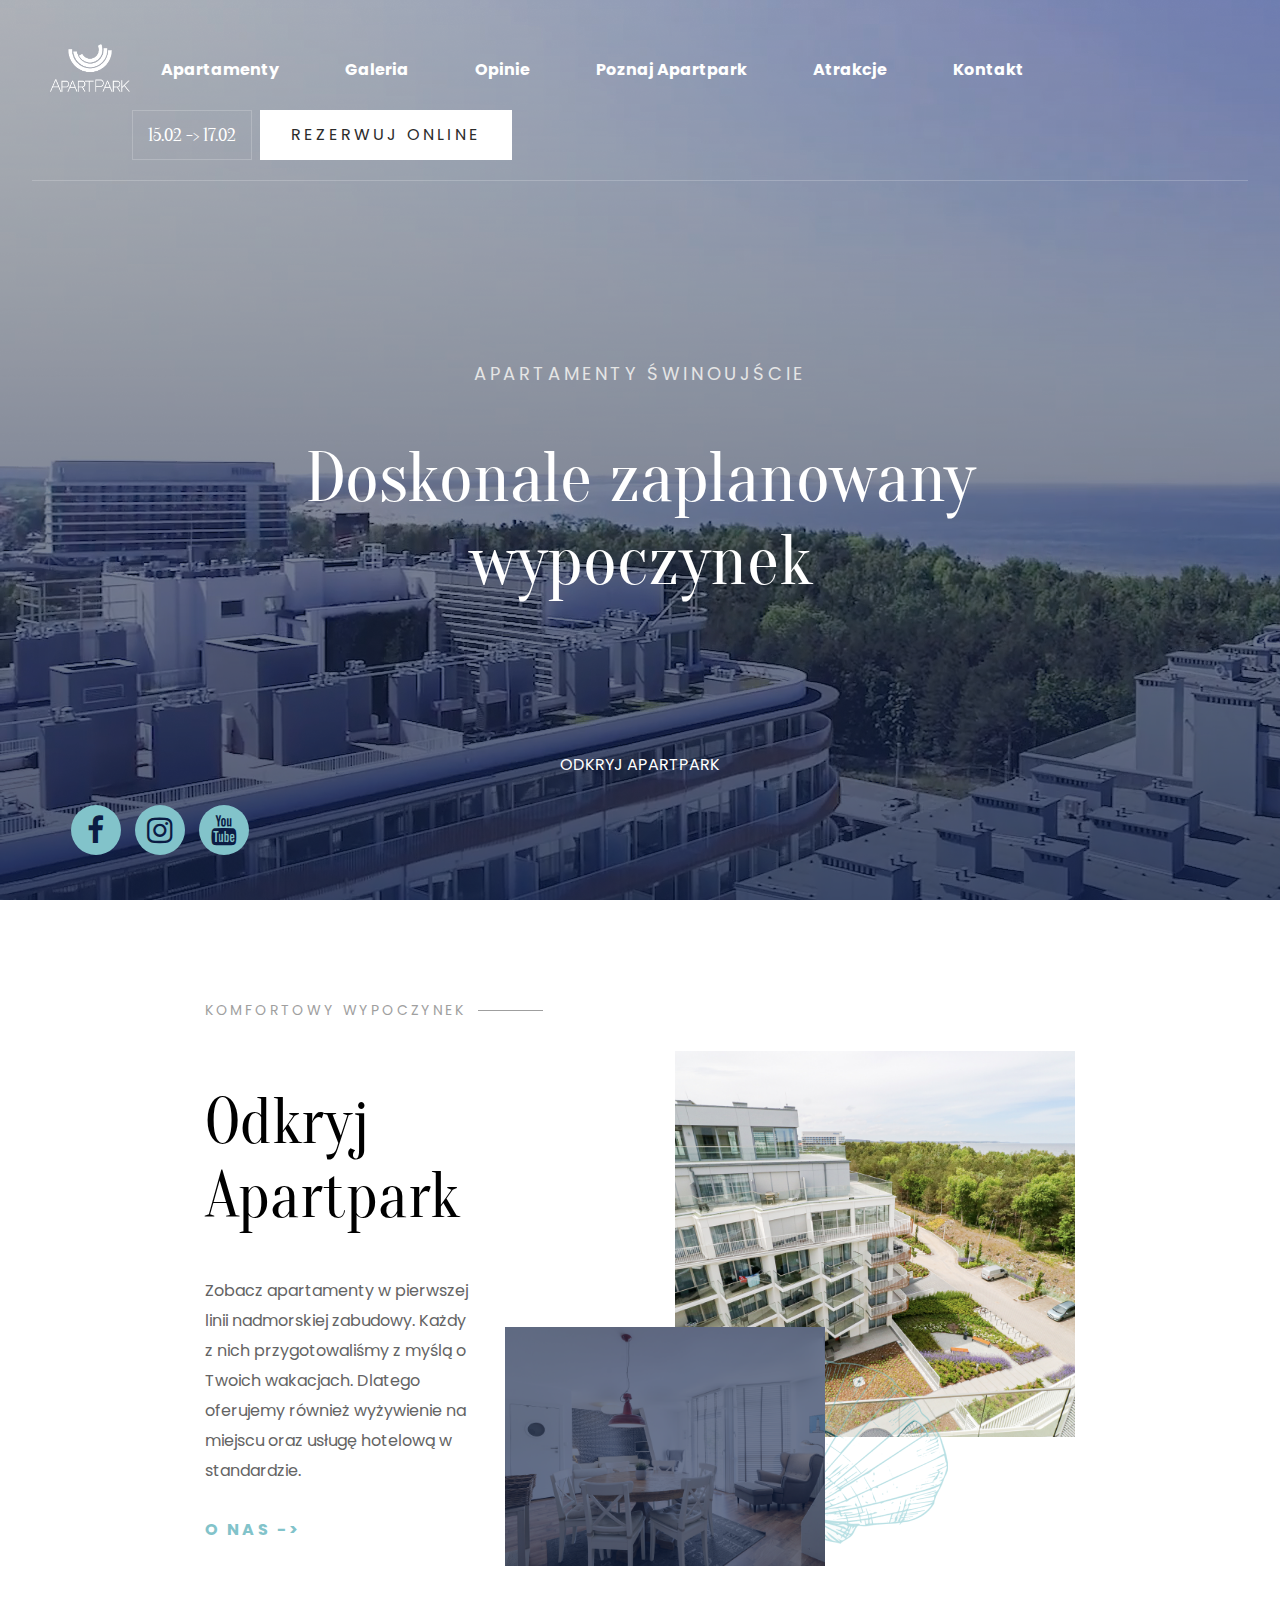
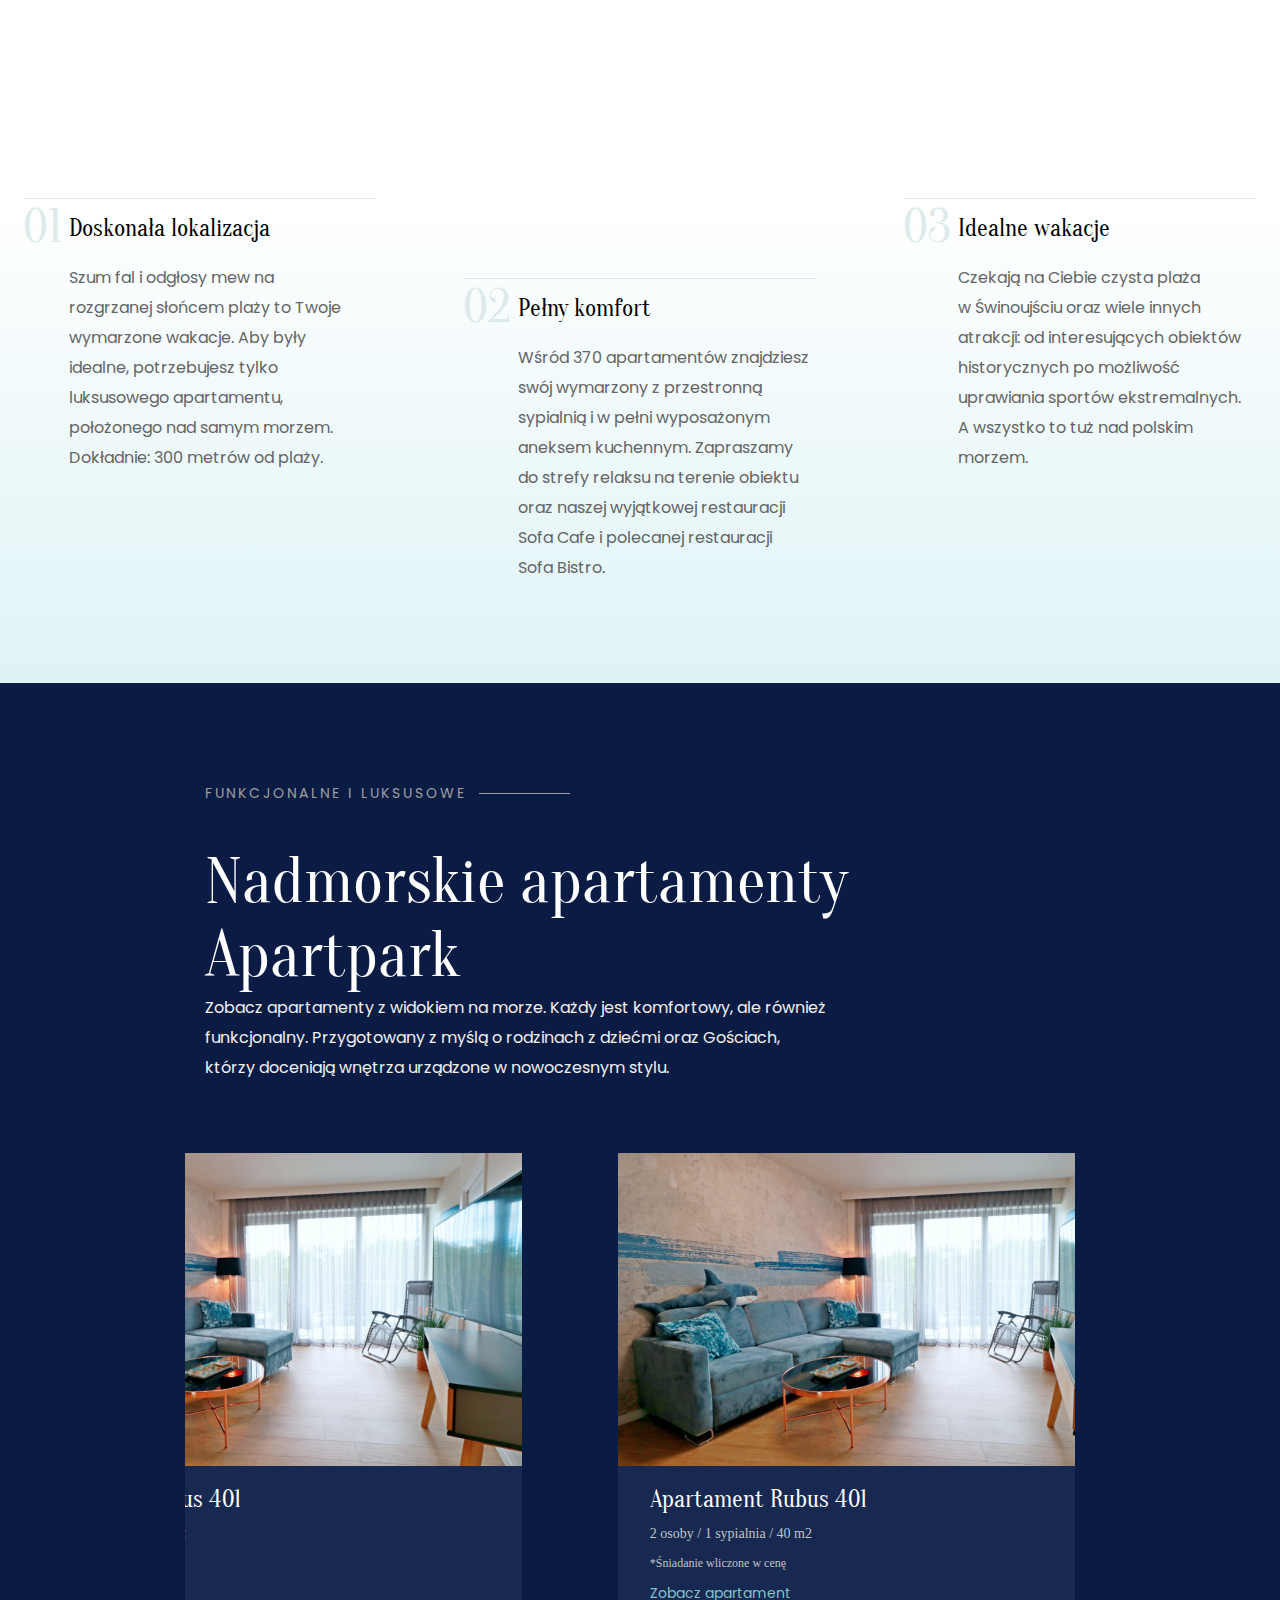
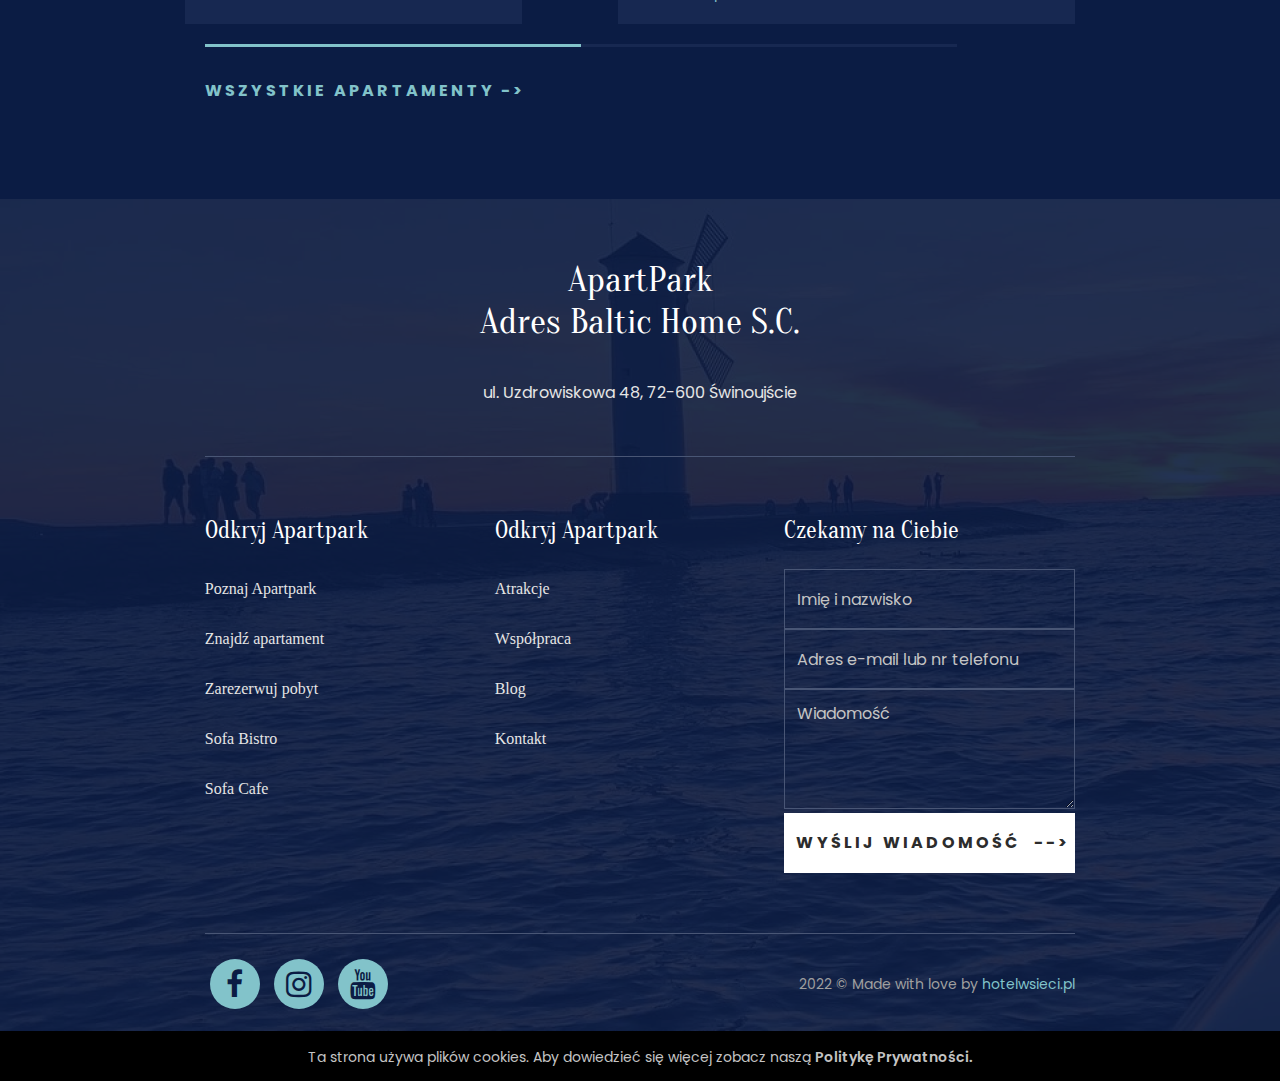
==== index.html @ 699ad898 "Add files via upload" ====
<!DOCTYPE html>
<html lang="en">
<head>
    <meta charset="UTF-8">
    <meta http-equiv="X-UA-Compatible" content="IE=edge">
    <meta name="viewport" content="width=device-width, initial-scale=1.0">
    <link rel="stylesheet" href="https://cdnjs.cloudflare.com/ajax/libs/font-awesome/4.7.0/css/font-awesome.min.css">
    <link rel="stylesheet" type="text/css" href="style.css">
    <link href='https://fonts.googleapis.com/css?family=Poppins' rel='stylesheet'>
    <link href='https://fonts.googleapis.com/css?family=Oranienbaum' rel='stylesheet'>
    <script src="script.js"></script>
    <title>Home</title>
</head>
<body>
    <div class="header-background">
            <nav class="navbar">
                <!---------------------- LOGO ----------------------->
                <div class="logo"><img src="/img/LOGO.png" alt=""></div>
                    <!------------- NAVIGATION MENUS -------------->
                    <ul class="nav-links">
                        <div class="menu">
                            <li><a href="/">Apartamenty</a></li>
                            <li><a href="/">Galeria</a></li>
                            <li><a href="#">Opinie</a></li>
                            <li><a href="#">Poznaj Apartpark</a></li>
                            <li><a href="#">Atrakcje</a></li>
                            <li><a href="#">Kontakt</a></li>   
                        </div>
                    </ul>
                <!---------------- BUTTONS MENUS ----------------->
                <div class="buttonsMenu">
                    <button class="navMenuButton1">15.02 -> 17.02</button>
                    <button class="navMenuButton2">Rezerwuj online</button>
                </div>
            </nav>
            <!------------------ BORDER ----------------->
            <div class="menuBorder"></div>
            <!----------------- HEADER TEXT ------------------>
            <div class="headerText">
                <div class="logo-mobile"><img src="/img/LOGO.png" alt=""></div>
                <h3>Apartamenty Świnoujście</h3>
                <h2>Doskonale zaplanowany</br> wypoczynek</h2>
                <div class="iconUnderTextHeader">
                    <h4>odkryj apartpark</h4>
                </div>               
            </div>
            <div class="headerSocialIcons">
                <a href="#" class="fa fa-facebook"></a>
                <a href="#" class="fa fa-instagram"></a>
                <a href="#" class="fa fa-youtube"></a>
            </div>
    </div>
<!----------------------SECTION-1------------------------->
    <div class="section-1">
        <div class="boxSection-1-1">
            <p>Komfortowy wypoczynek</p> <div class="boxSectionBorder-1"></div>
            <h3>Odkryj Apartpark</h3>
            <h4>Zobacz apartamenty w pierwszej linii nadmorskiej zabudowy.
                 Każdy z nich przygotowaliśmy z myślą o Twoich wakacjach.
                  Dlatego oferujemy również wyżywienie na miejscu oraz usługę
                   hotelową w standardzie.</h4>
            <a class="buttonSection-1" href="#"><p>O nas -></p></a>
        </div>
        <div class="boxSection-1-2">
            <div class="imgParent-1">
                <div class="imgSection-1-1"><img src="img/image15.png" alt=""></div>
                <div class="imgSection-1-2"><img src="img/image17.png" alt=""></div>
                <div class="imgSection-1-3"><img src="img/image16.png" alt=""></div>
            </div>
        </div>
    </div>
    <div class="textFlexSection-1">
        <div class="textFlexSection-1-1">
            <div class="textFlexSection-1-border">
                <div class="textFlexSection-1-0-left">
                    <h2>01</h2>
                </div>
                <div class="textFlexSection-1-0-right">
                    <h2>Doskonała lokalizacja</h2>
                    <p>Szum fal i odgłosy mew na</br> rozgrzanej słońcem plaży to Twoje</br> wymarzone wakacje.
                         Aby były</br> idealne, potrzebujesz tylko</br> luksusowego apartamentu,</br>
                          położonego nad samym morzem.</br> Dokładnie: 300 metrów od plaży.</p>
                </div>
            </div>

        </div>
        <div class="textFlexSection-1-2">
            <div class="textFlexSection-1-border">
                <div class="textFlexSection-1-0-left">
                    <h2>02</h2>
                </div>
                <div class="textFlexSection-1-0-right">
                    <h2>Pełny komfort</h2>
                    <p>Wśród 370 apartamentów znajdziesz</br> swój wymarzony z przestronną</br> sypialnią i w pełni
                         wyposażonym</br> aneksem kuchennym. Zapraszamy</br> do strefy relaksu na terenie obiektu</br> oraz naszej
                          wyjątkowej restauracji</br> Sofa Cafe i polecanej restauracji</br> Sofa Bistro.</p>
                </div>
            </div>
        </div>
        <div class="textFlexSection-1-3">
            <div class="textFlexSection-1-border">
                <div class="textFlexSection-1-0-left">
                    <h2>03</h2>
                </div>
                <div class="textFlexSection-1-0-right">
                    <h2>Idealne wakacje</h2>
                    <p>Czekają na Ciebie czysta plaża</br> w Świnoujściu oraz wiele innych</br> atrakcji: od interesujących obiektów</br>
                         historycznych po możliwość</br> uprawiania sportów ekstremalnych.</br> A wszystko to tuż nad polskim</br> morzem.</p>
                </div>
            </div>
        </div>
    </div>
<!---------------------SECTION-2-------------------------->
    <div class="section-2">
        <div class="section-2-margin">
            <div class="boxSection-2-1">
                <p>Funkcjonalne i luksusowe</p> <div class="boxSectionBorder-2"></div>
                <h2>Nadmorskie apartamenty Apartpark</h2>
                <h3>Zobacz apartamenty z widokiem na morze. Każdy jest komfortowy, ale również</br> funkcjonalny.
                     Przygotowany z myślą o rodzinach z dziećmi oraz Gościach,</br> którzy doceniają wnętrza urządzone
                      w nowoczesnym stylu.</h3>
            </div>
            <div class="section-2-carousel">
                <div class="row">
                    
                  <div class="container">
                    
                    <div class="slider">
                        <div class="slideDiv">
                            <img src="img/images1.png">
                            <div class="slideBackgoundBottom">
                                <div class="slideBottom">
                                    <h2>Apartament Rubus 401</h2>
                                    <h3>2 osoby / 1 sypialnia / 40 m2</h3>
                                    <h4>*Śniadanie wliczone w cenę</h4>
                                    <a href="#"><p>Zobacz apartament</p></a>
                                </div>
                            </div>
                        </div>
                        <div class="slideDiv">
                            <img src="img/images1.png">
                            <div class="slideBackgoundBottom">
                                <div class="slideBottom">
                                    <h2>Apartament Rubus 401</h2>
                                    <h3>2 osoby / 1 sypialnia / 40 m2</h3>
                                    <h4>*Śniadanie wliczone w cenę</h4>
                                    <a href="#"><p>Zobacz apartament</p></a>
                                </div>
                            </div>
                        </div>
                        <div class="slideDiv">
                            <img src="img/images1.png">
                            <div class="slideBackgoundBottom">
                                <div class="slideBottom">
                                    <h2>Apartament Rubus 401</h2>
                                    <h3>2 osoby / 1 sypialnia / 40 m2</h3>
                                    <h4>*Śniadanie wliczone w cenę</h4>
                                    <a href="#"><p>Zobacz apartament</p></a>
                                </div>
                            </div>
                        </div>
                        <div class="slideDiv">
                            <img src="img/images1.png">
                            <div class="slideBackgoundBottom">
                                <div class="slideBottom">
                                    <h2>Apartament Rubus 401</h2>
                                    <h3>2 osoby / 1 sypialnia / 40 m2</h3>
                                    <h4>*Śniadanie wliczone w cenę</h4>
                                    <a href="#"><p>Zobacz apartament</p></a>
                                </div>
                            </div>
                        </div>
                    </div>
                    <button class="handle left-handle">
                        <div class="text">&#8249;</div>
                      </button>
                    <button class="handle right-handle">
                      <div class="text">&#8250;</div>
                    </button>
                  </div>
                  <div class="header">
                    <div class="progress-bar"></div>
                </div>
                </div>
                <!----------------------------BRAK------------------------------------------->
            <a class="buttonSection-2" href="#"><p>Wszystkie Apartamenty -></p></a>
        </div>
    </div>
<!----------------------FOOTHER------------------------->
    <div class="foother">
        <div class="spaceFoother">
            <h1>ApartPark</br> Adres Baltic Home S.C.</h1>
            <h4>ul. Uzdrowiskowa 48, 72-600 Świnoujście</h4>
            <div class="footherBorder-1"></div>
                <div class="footherRow">
                    <div class="footherRow-1">
                        <h2>Odkryj Apartpark</h2>
                        <a href="">Poznaj Apartpark</a>
                        <a href="">Znajdź apartament</a>
                        <a href="">Zarezerwuj pobyt</a>
                        <a href="">Sofa Bistro</a>
                        <a href="">Sofa Cafe</a>
                    </div>
                    <div class="footherRow-2">
                        <h2>Odkryj Apartpark</h2>
                        <a href="">Atrakcje</a>
                        <a href="">Współpraca</a>
                        <a href="">Blog</a>
                        <a href="">Kontakt</a>
                    </div>
                    <div class="footherRow-3">
                        <h2>Czekamy na Ciebie</h2>
                        <div class="containerFormFoother">
                            <form action="">
                                <input type="text" id="fname" name="firstname" placeholder="Imię i nazwisko">
                                <input type="text" id="lname" name="lastname" placeholder="Adres e-mail lub nr telefonu">
                                <textarea id="subject" name="subject" placeholder="Wiadomość" style="height:120px"></textarea>
                                <input type="submit" value="Wyślij Wiadomość  -->">
                            </form>
                        </div>
                    </div>
                </div>
                <div class="footherBorder-1"></div>
                    <div class="footherBottomRow">
                        <div class="footherSocialIcons">
                            <a href="#" class="fa fa-facebook"></a>
                            <a href="#" class="fa fa-instagram"></a>
                            <a href="#" class="fa fa-youtube"></a>
                        </div>
                        <div class="footherInfoMode">
                            <p>2022 © Made with love by <a href="hotelwsieci.pl">hotelwsieci.pl</a></p>
                        </div>
                    </div>
                </div>
            </div>
        </div>
        <div class="footherBottomDiv">
            <p>Ta strona używa plików cookies. Aby dowiedzieć się więcej zobacz naszą <a href="">Politykę Prywatności.</a></p>
        </div>
    </div>

    <div class="foother-mobile">
        <div class="spaceFoother">
            <h1>ApartPark</br> Adres Baltic Home S.C.</h1>
            <h4>ul. Uzdrowiskowa 48, 72-600 Świnoujście</h4>
            <div class="footherSocialIcons">
                <a href="#" class="fa fa-facebook"></a>
                <a href="#" class="fa fa-instagram"></a>
                <a href="#" class="fa fa-youtube"></a>
            </div>
            <div class="footherBorder-1"></div>
                <div class="footherRow">
                    <div class="footherRow-1">
                        <a href="">Poznaj Apartpark</a>
                        <a href="">Znajdź apartament</a>
                        <a href="">Zarezerwuj pobyt</a>
                        <a href="">Sofa Bistro</a>
                        <a href="">Sofa Cafe</a>
                    </div>
                    <div class="footherRow-2">
                        <a href="">Atrakcje</a>
                        <a href="">Współpraca</a>
                        <a href="">Blog</a>
                        <a href="">Kontakt</a>
                    </div>
                </div>
                <div class="footherBorder-2"></div>
                <div class="footherRow-3">
                    <h2>Czekamy na Ciebie</h2>
                    <div class="containerFormFoother">
                        <form action="">
                            <input type="text" id="fname" name="firstname" placeholder="Imię i nazwisko">
                            <input type="text" id="lname" name="lastname" placeholder="Adres e-mail lub nr telefonu">
                            <textarea id="subject" name="subject" placeholder="Wiadomość" style="height:120px"></textarea>
                            <input type="submit" value="Wyślij Wiadomość  -->">
                        </form>
                    </div>
                </div>
                    <div class="footherBottomRow">  
                        <div class="footherInfoMode">
                            <p>2022 © Made with love by <a href="hotelwsieci.pl">hotelwsieci.pl</a></p>
                        </div>
                    </div>
                </div>
            </div>
        </div>
    </div>
    <div class="navbar-mobile">
        <a href="#home" class="active"><p>Kontakt</p><img src="/img/Call_Outgoing.png" alt=""></a>
        <a href="#home" class="active"> <p class="nav-mob-orange">Rezerwuj</p><img src="/img/Calendar_Check.png" alt=""></a>
        <a id="btnNav" type="button" class="active slide-menu__control"><p>Menu</p><img src="/img/Hamburger.png" alt=""></a>
    </div>
    <nav class="navR">
        <div class="nav__links">
            <div class="flagIcons">
                <button class="flag-1" style="background-image: url('img/flag1.png');"></button>
                <button class="flag-1" style="background-image: url('img/flag2.png');"></button>
                <button class="flag-1" style="background-image: url('img/flag3.png');"></button>
            </div>
            <a href="#" class="nav__link">
                Poznaj Apartpark
            </a>
            <a class="nav__link" href="#">
                Znajdź apartament
            </a>
            <a class="nav__link" href="#">
                Zarezerwuj pobyt
            </a>
            <a class="nav__link" href="#">
                Sofa Bistro
            </a>
            <a class="nav__link" href="#">
                Sofa Cafe
            </a>
            <a class="nav__link" href="#">
                Atrakcje
            </a>
            <a class="nav__link" href="#">
                Współpraca
            </a>
            <a class="nav__link" href="#">
                Blog 
            </a>
            <a class="nav__link" href="#">
                Kontakt
            </a>
            <div class="navMobileSocialIcons">
                <a href="#" class="fa fa-facebook"></a>
                <a href="#" class="fa fa-instagram"></a>
                <a href="#" class="fa fa-youtube"></a>
            </div>
        </div>
        <div class="nav__overlay"></div>
    </nav>
    <script>
               window.addEventListener("load", () => {
                document.body.classList.remove("preload");
            });
    
            document.addEventListener("DOMContentLoaded", () => {
                const nav = document.querySelector(".navR");
    
                document.querySelector("#btnNav").addEventListener("click", () => {
                    nav.classList.add("nav--open");
                });
    
                document.querySelector(".nav__overlay").addEventListener("click", () => {
                    nav.classList.remove("nav--open");
                });
            });
    </script>
</body>
</html>
---- style.css ----
* {
    margin: 0;
    padding: 0;
    box-sizing: border-box;
   }
   html,body{
    width: 100%;
    margin: 0px;
    padding: 0px;
    overflow-x: hidden; 
   }
   a {
    text-decoration: none;
   }
   li {
    list-style: none;
   }
/*------------------SECTION-HEADER----------------------*/
  .header-background{
    position: relative;
    width: 100%;
    height: 100vh;
    background-image: url(img/image9.png);
    
  }

  .navbar {
   display: flex;
   flex-direction: row;
   flex-wrap: wrap;
   justify-content: flex-start;
   align-items: center;
   align-content: flex-start;
   width: 100%;
   padding-top: 30px;
   }
   .nav-links a {
    color: #fff;
   }
   /* LOGO */
   .logo {
    font-size: 1.2vw;
    color: #fff;
    width: 4%;
    justify-content: none;
    margin-right: 50px;
    margin-left: 50px;
   }
   .logo img{
    width: 80px;
    
   }
   .logo-mobile{
     display: none;
   }
   /* NAVBAR MENU */
   .menu {
    display: flex;
    gap: 46px;
    font-family: 'Poppins';
font-style: normal;
font-weight: 700;
font-size: 16px;
line-height: 50px;
   }
   .menu li {
    padding: 15px 10px;
   }

  .navMenuButton1{
    background-color: transparent; 
    color: white;
    text-align: center;
    font-family: 'Oranienbaum';
font-style: normal;
font-weight: 400;
font-size: 18px;
line-height: 21px;
text-align: center;
    border: 1px solid rgba(255, 255, 255, 0.2);
    padding: 12px 15px;
    
  }
  .navMenuButton2{
    background-color: #fff; 
    text-align: center;
    font-family: 'Poppins';
font-style: normal;
font-weight: 400;
font-size: 16px;
line-height: 24px;
letter-spacing: 0.2em;
text-transform: uppercase;

color: #2C2C2C;
    border: 1px solid rgba(255, 255, 255, 0.2);
    padding: 12px 30px;
    margin-left: 8px;
  }
  .buttonsMenu{
    justify-content: flex-end;
    width: 40%;
    display: flex;
    flex-direction: row;
  }
 .menuBorder{
  border-bottom: 1px solid rgba(255, 255, 255, 0.2);
  width: 95%;
  display: block;
  margin: auto;
  margin-top: 20px;
 }
 .headerText{
  display: flex;
  flex-direction: column;
  flex-wrap: wrap;
  justify-content: center;
  align-items: center;
  align-content: center;
  height: 75vh;
  
 }
 .headerText h3{
  font-family: 'Poppins';
  font-style: normal;
  font-weight: 400;
  font-size: 18px;
  line-height: 27px;
  text-align: center;
  letter-spacing: 0.2em;
  text-transform: uppercase;
  color: #E5E5E5;
  margin-top: 100px;
 }
 .headerText h2{
  font-family: 'Oranienbaum';
  font-style: normal;
  font-weight: 400;
  font-size: 72px;
  line-height: 83px;
  text-align: center;
  color: #FFFFFF;
  width: 70%;
  margin-top: 50px;
 }
  
 .iconUnderTextHeader{
   margin-top: 150px;
 }
 .iconUnderTextHeader h4{
  font-family: 'Poppins';
  font-style: normal;
  font-weight: 400;
  font-size: 16px;
  line-height: 24px;
  text-align: center;
  text-transform: uppercase;
  color: #FFFFFF;
 }
 .fa {
  padding: 10px;
  font-size: 30px;
  width: 50px;
  text-align: center;
  text-decoration: none;
  margin: 5px;
  border-radius: 100%;
}
.fa-facebook {
  background: #82C3CA;
  color: #0B1C44;
}
.fa-instagram {
  background: #82C3CA;
  color: #0B1C44;
}
.fa-youtube {
  background: #82C3CA;
  color: #0B1C44;
}
.headerSocialIcons{
  margin-left: 2%;
  position: absolute;
  bottom: 40px;
  left: 40px;
}
/*------------------SECTION-1----------------------*/
.section-1{
  height: auto;
  background-color: #fff;
  display: flex;
  margin-left: 16%;
  margin-right: 16%;
  flex-direction: row;
}
.boxSection-1-1{
width: 50%;
}
.boxSection-1-2{
width: 50%;
justify-content: flex-end;
display: flex;
}
.boxSection-1-1 p{
font-family: 'Poppins';
font-style: normal;
font-weight: 400;
font-size: 14px;
line-height: 21px;
letter-spacing: 0.2em;
text-transform: uppercase;
color: #9F9F9F;
display: inline-flex;
margin-top: 100px;
}
.boxSectionBorder-1{
  border-top: 1px solid #9F9F9F;
  width: 65px;
  display: inline-flex;
  padding-top: 4px;
  margin-left: 8px;
}
.boxSection-1-1 h3{
  font-family: 'Oranienbaum';
font-style: normal;
font-weight: 400;
font-size: 64px;
line-height: 74px;
color: #000000;
margin-top: 65px;
margin-right: 65px;
}
.boxSection-1-1 h4{
  font-family: 'Poppins';
font-style: normal;
font-weight: 400;
font-size: 16px;
line-height: 30px;
color: #646464;
margin-top: 42px;
margin-right: 38%;
}
.buttonSection-1 p{
  font-family: 'Poppins';
font-style: normal;
font-weight: 700;
font-size: 16px;
line-height: 24px;
letter-spacing: 0.2em;
text-transform: uppercase;
color: #82C3CA;
  margin-top: 32px;
}

.imgSection-1-1{ 
  margin-top: 111px;
}
.imgSection-1-1 img{
  width: auto;
  z-index: 2;
}
.imgSection-1-2{
  height: auto;
}
.imgSection-1-2 img{
  width: auto;
  position: absolute;
  top: 467px;
  right: 333px;
  z-index: 1;
}
.imgSection-1-3 img{
  width: auto;
  position: absolute;
  top: 550px;
  right: 197px;
  z-index: 0;
}
.imgParent-1{
  position: relative; 
}
.textFlexSection-1{
  display: flex;
flex-direction: row;
flex-wrap: wrap;
justify-content: center;
align-items: flex-start;
align-content: flex-start;
margin-top: 256px;
padding-bottom: 100px;
background: linear-gradient(180deg, rgba(255, 255, 255, 0) 0%, rgba(190, 231, 236, 0.5) 100%);
}
.textFlexSection-1-border{
  width: 354px;
  border-top: 1px solid #DDEAEA;
  display: flex;
  flex-direction: row;
}

.textFlexSection-1-2{
  margin-left: 86px;
  margin-right: 86px;
  margin-top: 80px;
}
.textFlexSection-1-0-right h2{
  font-family: 'Oranienbaum';
  font-style: normal;
  font-weight: 400;
  font-size: 24px;
  line-height: 28px;
  color: #000000;
  margin-top: 16px;
  margin-bottom: 20px;
}
.textFlexSection-1-0-left h2{
  font-family: 'Oranienbaum';
  font-style: normal;
  font-weight: 400;
  font-size: 48px;
  line-height: 55px;
  color: #DDEAEA;
  width: 10%;
  height: auto;
  margin-right: 7px;
}
.textFlexSection-1-0-right p{
font-family: 'Poppins';
font-style: normal;
font-weight: 400;
font-size: 16px;
line-height: 30px;
/* or 188% */
color: #646464;
text-align: left;
margin: 0 auto;
}


/*------------------SECTION-2----------------------*/
.section-2{
  background: #0B1C44;

  height: auto;
}
.section-2-margin{
  margin-left: 16%;
  margin-right: 16%;
}
.boxSectionBorder-2{
  border-top: 1px solid #9F9F9F;
  width: 91px;
  display: inline-flex;
  padding-top: 4px;
  margin-left: 8px;
}
.boxSection-2-1 h2{
  font-family: 'Oranienbaum';
font-style: normal;
font-weight: 400;
font-size: 64px;
line-height: 74px;
color: #FFFFFF;
margin-top: 41px;
}
.boxSection-2-1 p{
  font-family: 'Poppins';
  font-style: normal;
  font-weight: 400;
  font-size: 14px;
  line-height: 21px;
  letter-spacing: 0.2em;
  text-transform: uppercase;
  color: #9F9F9F;
  display: inline-flex;
  margin-top: 100px;
  }
.boxSection-2-1 h3{
  font-family: 'Poppins';
font-style: normal;
font-weight: 400;
font-size: 16px;
line-height: 30px;
color: #F1F1F1;
}
.buttonSection-2 p{
  font-family: 'Poppins';
font-style: normal;
font-weight: 700;
font-size: 16px;
line-height: 24px;
letter-spacing: 0.2em;
text-transform: uppercase;
color: #82C3CA;
  margin-top: 32px;
  padding-bottom: 96px;
}
.section-2-carousel{
  height: auto;
  margin-top: 50px;
}
/*------------------CAROUSEL----------------------*/
*, *::after, *::before {
  box-sizing: border-box;
}

:root {
  --handle-size: 2rem;
  --img-gap: 1.25rem;
}
.container {
  display: flex;
  justify-content: center;
  overflow: hidden;
  margin-left: -20px;
}

.slider {
  --items-per-screen: 2;
  --slider-index: 0;
  display: flex;
  flex-grow: 1;
  margin: 0;
  transform: translateX(calc(var(--slider-index) * -100%));
  transition: transform 250ms ease-in-out;
}

.slider > .slideDiv {
  flex: 0 0 calc(100% / var(--items-per-screen));
  max-width: 70%;
  padding: var(--img-gap);
}

.handle {
  border: none;
  flex-grow: 0;
  flex-shrink: 0;
  background-color: transparent;
  z-index: 10;
  margin: var(--img-gap) 0;
  width: var(--handle-size);
  cursor: pointer;
  font-size: 5rem;
  display: flex;
  align-items: center;
  justify-content: center;
  color: white;
  line-height: 0;
  transition: background-color 150ms ease-in-out;
}

.left-handle {
  border-top-left-radius: 0;
  border-bottom-left-radius: 0;
}

.right-handle {
  border-top-right-radius: 0;
  border-bottom-right-radius: 0;
}

.handle:hover,
.handle:focus {
  background-color: transparent;
}

.text {
  transition: transform 150ms ease-in-out;
}

.handle:hover .text,
.handle:focus .text {
  transform: scale(1.2);
}

.header {
  display: flex;
  justify-content: space-between;
  padding: 0;
  align-items: center;
}

.title {
  font-size: 2rem;
  margin: 0;
}

.progress-bar {
  display: flex;
  gap: 0rem;
}

.progress-item {
  flex: 0 0 1.5rem;
  min-width: 29.5rem;
  height: .2rem;
  background-color: #172851;
}

.progress-item.active {
  background-color: #82C3CA;
}
.slideDiv{
  width: 313px;
}
.slideBackgoundBottom{
  width: 530px;
  background: #172851;
  padding-top: 20px;
  padding-bottom: 20px;
  margin-top: -4px;
}
.slideBottom{
  margin-left: 6%;
  margin-right: 6%;
}
.slideBottom h2{
  font-family: 'Oranienbaum';
font-style: normal;
font-weight: 400;
font-size: 24px;
line-height: 28px;
color: #FFFFFF;
}
.slideBottom h3{
  font-family: 'DM Sans';
font-style: normal;
font-weight: 400;
font-size: 14px;
line-height: 18px;
margin-top: 11px;
color: #C4C4C4;
}
.slideBottom h4{
  font-family: 'DM Sans';
font-style: normal;
font-weight: 400;
font-size: 12px;
line-height: 16px;
/* identical to box height */

margin-top: 12px;
color: #C4C4C4;
}
.slideBottom a p{
  font-family: 'Poppins';
font-style: normal;
font-weight: 400;
font-size: 14px;
line-height: 21px;
margin-top: 12px;
color: #82C3CA;
}
.slideDiv img{
  max-width: 100%;
}
.slideBackgoundBottom{
  max-width: 100%;
}

@media (max-width: 1000px) {
  .slider {
    --items-per-screen: 2;
  }
}

@media (max-width: 600px) {
  .slider {
    --items-per-screen: 1;
  }
}

/*------------------FOOTHER-----------------------*/




.foother{
  background-image: url(img/Rectangle17.png);
  width: 100%;
  height: 832px;
}
.footherBorder-1{
  border-top: 1px solid #495675;
}
.spaceFoother{
  margin-left: 16%;
  margin-right: 16%;
}
.spaceFoother h1{
  font-family: 'Oranienbaum';
  font-style: normal;
  font-weight: 400;
  font-size: 36px;
  line-height: 42px;
  text-align: center;
  color: #FFFFFF;
  padding-top: 60px;
}
.spaceFoother h4{
  font-family: 'Poppins';
font-style: normal;
font-weight: 400;
font-size: 16px;
line-height: 30px;
/* or 188% */
text-align: center;
padding-top: 35px;
color: #E5E5E5;
margin-bottom: 48px;
}
.footherRow{
  display: flex;
  flex-direction: row;
  margin-top: 60px;
}
.footherRow a{
  text-decoration:none;
  color: #E5E5E5;
  margin-bottom: 32px;
}
.footherRow-1{
  display: flex;
  flex-direction: column;
  width: 33.3%;
}
.footherRow-1 h2{
  font-family: 'Oranienbaum';
  font-style: normal;
  font-weight: 400;
  font-size: 24px;
  line-height: 28px;
  margin-bottom: 35px;
  color: #FFFFFF;
}
.footherRow-2{
  display: flex;
  flex-direction: column;
  width: 33.3%;
}
.footherRow-2 h2{
  font-family: 'Oranienbaum';
  font-style: normal;
  font-weight: 400;
  font-size: 24px;
  line-height: 28px;
  margin-bottom: 35px;
  color: #FFFFFF;
}
.footherRow-3{
  display: flex;
  flex-direction: column;
  width: 33.4%;
}
.footherRow-3 h2{
  font-family: 'Oranienbaum';
  font-style: normal;
  font-weight: 400;
  font-size: 24px;
  line-height: 28px;
  margin-bottom: 24px;
  color: #FFFFFF;
}
.containerFormFoother{
  display: flex;
  flex-direction: column;
}
input[type=text], select, textarea {
  width: 100%;
  height: 60px;
  padding: 12px;
  border: 1px solid #495675;
  resize: vertical;
  background-color: transparent;
  font-family: 'Poppins';
font-style: normal;
font-weight: 400;
font-size: 16px;
line-height: 24px;

}
input[type=text], select, textarea:focus {
  outline-width: 0;
}
input[type=submit] {
  padding: 12px;
  width: 100%;
  height: 60px;
  border: none;
  cursor: pointer;
  float: right;
  font-family: 'Poppins';
font-style: normal;
font-weight: 700;
font-size: 16px;
line-height: 24px;
letter-spacing: 0.2em;
text-transform: uppercase;
background-color: #fff;
color: #2C2C2C;
margin-bottom: 60px;
}
input[type=submit]:hover {
  background-color: #C4C4C4;
}
.footherBottomRow{
  display: flex;
  flex-direction: row;
}
.footherSocialIcons{
  margin-top: 20px;
  width: 50%;
}
.footherInfoMode{
  width: 50%;
  height: auto;
  text-align: right;
}
.footherInfoMode p{
  margin-top: 40px;
  width: 100%;
  font-family: 'Poppins';
font-style: normal;
font-weight: 400;
font-size: 14px;
line-height: 21px;
text-align: right;

color: #9F9F9F;
}
.footherInfoMode a{
  color: #82C3CA;
  text-decoration: none;
  font-family: 'Poppins';
font-style: normal;
font-weight: 400;
font-size: 14px;
line-height: 21px;
text-align: right;
}
.footherBottomDiv{
  background: #000000;
  padding-top: 16px;
  padding-bottom: 16px;
}
.footherBottomDiv p{
font-family: 'Poppins';
font-style: normal;
font-weight: 400;
font-size: 14px;
line-height: 21px;
text-align: center;

color: #C4C4C4;
}
.footherBottomDiv a{
  font-family: 'Poppins';
  font-style: normal;
  font-weight: 600;
  font-size: 14px;
  line-height: 21px;
  text-align: center;
  
  color: #C4C4C4;
  }
  .foother-mobile{
    visibility: hidden;
      clear: both;
      padding: 0px;
      margin: 0px;
      height: 0px;
      display:none; 
  }
  input, select, textarea{
    color: #C4C4C4;
  }
  input::placeholder, select::placeholder, textarea::placeholder{
    color: #C4C4C4;
  }







/*------------------STRONA STATYCZNA-----------------------*/






.header-static-background{
  position: relative;
  width: 100%;
  height: 409px;
  background: #0B1C44;
}
.staticHeaderText h1{
  font-family: 'Oranienbaum';
  font-style: normal;
  font-weight: 400;
  font-size: 72px;
  line-height: 83px;
  text-align: center;
  margin-top: 90px;
  color: #FFFFFF;
}
.staticHeaderText h2{
  font-family: 'Poppins';
font-style: normal;
font-weight: 400;
font-size: 12px;
line-height: 18px;
text-align: center;
letter-spacing: 0.2em;
text-transform: uppercase;
color: #E5E5E5;
margin-top: 37px;
}
.staticBackground{
  background: linear-gradient(180deg, rgba(255, 255, 255, 0) 0%, rgba(190, 231, 236, 0.5) 100%);
}
.staticMargin{
  margin-left: 28%;
  margin-right: 28%;
}
.staticTextDiv{
  margin-top: 100px;
}
.staticTextDiv h2{
  font-family: 'Oranienbaum';
font-style: normal;
font-weight: 400;
font-size: 64px;
line-height: 74px;
color: #000000;
}
.staticTextDiv p{
  font-family: 'Poppins';
font-style: normal;
font-weight: 400;
font-size: 16px;
line-height: 30px;
color: #646464;
}
.staticTextDiv h3{
  font-family: 'Oranienbaum';
font-style: normal;
font-weight: 400;
font-size: 48px;
line-height: 55px;
color: #000000;
}
.staticTextDivList li{
  margin-left: 25px;
  font-family: 'Poppins';
font-style: normal;
font-weight: 400;
font-size: 16px;
line-height: 30px;
color: #646464;
}
.staticTextDivList li:before {
  content: "";
  border: 5px #82C3CA solid !important;
  margin-top: 8px;
  margin-left: -20px;
  position: absolute;
}
.staticImgDiv img{
  margin-bottom: -4px;
  width: auto;
  max-width: 100%;
  
}
.staticImgDiv{
  display: block;
  height: auto;
  
}
.staticImgDesc{
  padding-top: 4px;
  padding-bottom: 4px;
  padding-left: 18px;
  background-color: #fff;
}
.staticImgDesc p{
  font-family: 'Poppins';
font-style: normal;
font-weight: 400;
font-size: 14px;
line-height: 30px;
color: #9F9F9F;
}
.staticTextDiv-2 p{
  font-family: 'Poppins';
font-style: normal;
font-weight: 400;
font-size: 16px;
line-height: 30px;
color: #646464;
}
.staticTextDiv-2{
  margin-top: 40px;
  padding-bottom: 116px;
}
.staticTextDiv h2{
  margin-bottom: 40px;
}
.staticTextDiv h3{
  margin-bottom: 40px;
  margin-top: 50px;
}
.staticTextDivList{
  margin-top: 40px;
}
.staticImgDiv{
  margin-top: 30px;
}


.mobile-bottom{
  height: 50px;
  max-width: 100%;
  position:fixed;
  bottom: 0;
  z-index: 1000;
  display: flex;
  background-color: #333;
}
.navbar-mobile{
  display: none;
}
.navR{
  display: none;
}













/*--------------NOTEBOOK---------------*/
@media only screen and (max-width: 1700px) {
  .imgSection-1-1 img{
    width: 400px;
  }
  .imgSection-1-2 img{
    width: 320px;
    top: 427px;
    right: 250px;
  }
  .imgSection-1-1{
    margin-top: 151px;
  }
  .imgSection-1-3 img{
    width: auto;
    position: absolute;
    top: 460px;
    right: 127px;
    z-index: 0;
  }
  .progress-item {
    min-width: 23.5rem;
  }
  .navbar-mobile{
    display: none;
  }
  
}


/*--------------MOBILE---------------*/
@media only screen and (max-width: 600px) {
  .navbar{
    visibility: hidden;
    clear: both;
  }
  .menuBorder{
    visibility: hidden;
    clear: both;
  }
  .headerText h3{
    font-family: 'Poppins';
font-style: normal;
font-weight: 400;
font-size: 14px;
line-height: 21px;
text-align: center;
letter-spacing: 0.2em;
text-transform: uppercase;
  }
  .headerText h2{
    font-family: 'Oranienbaum';
font-style: normal;
font-weight: 400;
font-size: 48px;
line-height: 55px;
text-align: center;
  }
  .iconUnderTextHeader h4{
    font-family: 'Poppins';
font-style: normal;
font-weight: 400;
font-size: 16px;
line-height: 24px;
text-align: center;
text-transform: uppercase;
  }
  .headerSocialIcons{
    visibility: hidden;
    clear: both;
  }
  .section-1{
    flex-direction: column;
    margin-left: 6%;
    margin-right: 6%;
  }
  .boxSection-1-1 {
    width: 100%;
}
.boxSection-1-1 p{
  font-family: 'Poppins';
font-style: normal;
font-weight: 400;
font-size: 14px;
line-height: 21px;
letter-spacing: 0.2em;
text-transform: uppercase;
}
.boxSectionBorder-1{
  width: 89px;
}
.boxSection-1-1 p{
  margin-top: 35px;
}
.boxSection-1-1 h3{
  font-family: 'Oranienbaum';
font-style: normal;
font-weight: 400;
font-size: 36px;
line-height: 42px;
margin-top: 27px;
}
.boxSection-1-1 h4{
  font-family: 'Poppins';
  font-style: normal;
  font-weight: 400;
  font-size: 16px;
  line-height: 30px;
margin-right: 4%;
margin-top: 22px;
}
.imgSection-1-1 img{
  width: 294px;
  height: 270px;
}
.boxSection-1-2{
  width: 100%;
}
.imgSection-1-2 img{
  width: 230px;
  height: 172px;
  top: 270px;
  right: 110px;
}
.imgSection-1-3 img{
  width: 108px;
  height: 144px;
  top: 280px;
  right: 0px;
}
.buttonSection-1 p{
  font-family: 'Poppins';
font-style: normal;
font-weight: 700;
font-size: 16px;
line-height: 24px;
letter-spacing: 0.2em;
text-transform: uppercase;
margin-left: 75px;
}
.imgSection-1-1{
  margin-top: 39px;
}
.textFlexSection-1{
  margin-top: 176px;
  padding-bottom: 30px;
}
.textFlexSection-1-2{
  margin-top: 30px;
  margin-bottom: 27px;
}
.textFlexSection-1-0-left{
  width: 18%;
}
.textFlexSection-1-0-left h2{
  margin-top: 26px;
}
.textFlexSection-1-0-right h2{
  margin-top: 38px;
}
.boxSection-2-1 p{
  font-family: 'Poppins';
font-style: normal;
font-weight: 400;
font-size: 14px;
line-height: 21px;
letter-spacing: 0.2em;
text-transform: uppercase;
}
.section-2-margin{
  margin-left: 6%;
    margin-right: 6%;
}
.boxSectionBorder-2{
  width: 73px;
}
.boxSection-2-1 h2{
  font-family: 'Oranienbaum';
font-style: normal;
font-weight: 400;
font-size: 36px;
line-height: 42px;
margin-top: 27px;
}
.boxSection-2-1 h3{
  font-family: 'Poppins';
font-style: normal;
font-weight: 400;
font-size: 16px;
line-height: 30px;
margin-top: 27px;
}
.buttonSection-2 p{
  font-family: 'Poppins';
font-style: normal;
font-weight: 700;
font-size: 16px;
line-height: 24px;
letter-spacing: 0.2em;
text-transform: uppercase;
margin-top: 52px;
padding-bottom: 56px;
}
.foother{
  visibility: hidden;
    clear:both;
    padding: 0;
    margin: 0;
    height: 0;
}
.footherBottomDiv{
  visibility: hidden;
    clear: both;
    padding: 0px;
    margin: 0px;
    height: 0px;
    
}
.footherBottomDiv p{
  
}
.spaceFoother{
  margin-left: 6%;
  margin-right: 6%;
}
.foother-mobile{
  visibility:visible;
  background-color: #0B1C44;
  height: auto;
  display: block;
}
.footherSocialIcons {
  margin-top: 0px;
  width: 100%;
  display: flex;
flex-direction: row;
flex-wrap: wrap;
justify-content: center;
align-items: flex-start;
align-content: flex-start;
}
 .fa +  .fa {
  margin-left: 20px;
}
.spaceFoother h1{
  font-family: 'Oranienbaum';
font-style: normal;
font-weight: 400;
font-size: 36px;
line-height: 42px;
text-align: center;
}
.foother-mobile .spaceFoother h1{
  padding-top: 149px;
}
.spaceFoother h4{
  font-family: 'Poppins';
font-style: normal;
font-weight: 400;
font-size: 16px;
line-height: 30px;
text-align: center;
padding-top: 28px;
margin-bottom: 30px;
}
.footherBorder-1{
  margin-top: 30px;
}
.footherRow-1{
  width: 60%;
}
.footherRow-2{
  width: 40%;
  margin-left: 20%;
}
.footherRow{
  font-family: 'Poppins';
  font-style: normal;
  font-weight: 400;
  font-size: 16px;
  line-height: 50px;
}
.footherRow a{
  margin-bottom: 0px;
}
.footherRow-3{
  width: 100%;
}
.footherRow-3 h2{
  font-family: 'Oranienbaum';
font-style: normal;
font-weight: 400;
font-size: 36px;
line-height: 42px;
text-align: center;
margin-top: 22px;
}
.footherBorder-2 {
  margin-top: 16px;
  border-top: 1px solid #495675;
}
.footherRow{
  margin-top: 16px;
}
.footherInfoMode{
  width: 100%;
  font-family: 'Poppins';
font-style: normal;
font-weight: 400;
font-size: 14px;
line-height: 21px;
text-align: center;
}
.footherInfoMode p{
  text-align: center;
  margin-bottom: 30px;
  margin-top: 30px;
  padding-bottom: 70px;
}
input[type=submit]{
  margin-bottom: 0px;
  margin-top: 10px;
}
.progress-bar{
  display: none;
}
.slideDiv{
  width: 80px;
}
.slideBottom h2{
  font-family: 'Oranienbaum';
font-style: normal;
font-weight: 400;
font-size: 16px;
line-height: 28px;
}
.slideBottom h3{
  font-family: 'DM Sans';
  font-style: normal;
  font-weight: 400;
  font-size: 12px;
  line-height: 18px;
  
}
.slideBottom h4{

  font-family: 'DM Sans';
  font-style: normal;
  font-weight: 400;
  font-size: 12px;
  line-height: 16px;
}
.slideBottom a p{
  font-family: 'Poppins';
  font-style: normal;
  font-weight: 400;
  font-size: 12px;
  line-height: 21px;
}
/*--------------MOBILE-STATYCZNA-1-------------*/
.header-static-background{
  height: auto;
}
.staticHeaderText h1{
  padding-top: 147px;
  margin-top: 0px;
  font-family: 'Oranienbaum';
font-style: normal;
font-weight: 400;
font-size: 36px;
line-height: 42px;
text-align: center;
}
.navbar{
  display: none;
}
.menuBorder{
  display: none;
}
.staticHeaderText h2{
  font-family: 'Poppins';
font-style: normal;
font-weight: 400;
font-size: 12px;
line-height: 18px;
text-align: center;
letter-spacing: 0.2em;
text-transform: uppercase;
margin-top: 35px;
padding-bottom: 31px;
}
.staticMargin{
  margin-left: 8%;
  margin-right: 8%;
}
.staticTextDiv h2{
  font-family: 'Oranienbaum';
font-style: normal;
font-weight: 400;
font-size: 36px;
line-height: 42px;
margin-bottom: 20px;
}
.staticTextDiv {
  margin-top: 33px;
}
.staticTextDiv h3{
  font-family: 'Oranienbaum';
  font-style: normal;
  font-weight: 400;
  font-size: 36px;
  line-height: 42px;
}









/*--------------MOBILE-NAV-------------*/
.navbar-mobile {
  display: flex;
  overflow: hidden;
  background: #FFFFFF;
box-shadow: 0px 0px 100px rgba(0, 0, 0, 0.1);
  position: fixed;
  bottom: 0;
  width: 100%;
  height: 8%;
}
.logo-mobile{
  display:contents;
}
.logo-mobile img{
  width: 135px;
}
.navbar-mobile a {
  width: 33.3%;
  display: flex;
flex-direction: row;
flex-wrap: wrap;
justify-content: center;
align-items: center;
align-content: center;
font-family: 'Poppins';
font-style: normal;
font-weight: 400;
font-size: 14px;
line-height: 21px;
/* identical to box height */
border-right: 1px solid #EEEDED;;
margin: 0;
color: #646464;
box-shadow: 0px 0px 100px rgba(0, 0, 0, 0.1);
}
.navbar-mobile a p{
  margin-left: 12px;
  margin-right: 4px;
}
.nav-mob-orange{
  color: #D99700 !important;
}

.navbar-mobile a:hover {
  background: #fff !important;
  box-shadow: none !important;
}



























.nav__links {
  position: fixed;
  top: 0;
  right: 0;
  z-index: 2;
  height: 92%;
  width: 85%;
  background: #ffffff;
  transform: translateX(100%);
  transition: transform 0.3s;
}

.nav--open .nav__links {
  transform: translateX(0);

}

.nav__link {
  display: flex;
  font-family: 'Poppins';
font-style: normal;
font-weight: 400;
font-size: 18px;
line-height: 50px;
  background: transform 0.2s;
  margin-left: 10%;
  margin-right: 10%;
  color: #0B1C44;
}

.nav__link > i {
  margin-right: 15px;
}


.nav__link--active,
.nav__link:hover {
  background: #eeee;
}

.nav__overlay {
  position: fixed;
  top: 0;
  left: 0;
  width: 100vw;
  height: 100vh;
  visibility: hidden;
  opacity: 0;
}

.nav--open .nav__overlay {
  visibility: visible;
  opacity: 1;
}
.navR{
  display:contents;
}
.flag-1{
  background-image: url("img/flag1.png");
  width: 50px;
  height: 50px;
  border: none;
  background-color: transparent;
}
.flagIcons {
  margin-top: 52px;
  margin-bottom: 30px;
  width: 100%;
  display: flex;
flex-direction: row;
flex-wrap: wrap;
margin-left: 10%;
  margin-right: 10%;
align-items: flex-start;
align-content: flex-start;
}
 .flag-1 +  .flag-1 {
  margin-left: 20px;
}
.navMobileSocialIcons {
  margin-top: 35px;
  width: 100%;
  display: flex;
flex-direction: row;
flex-wrap: wrap;

align-items: flex-start;
align-content: flex-start;
margin-left: 8.5%;

}

}
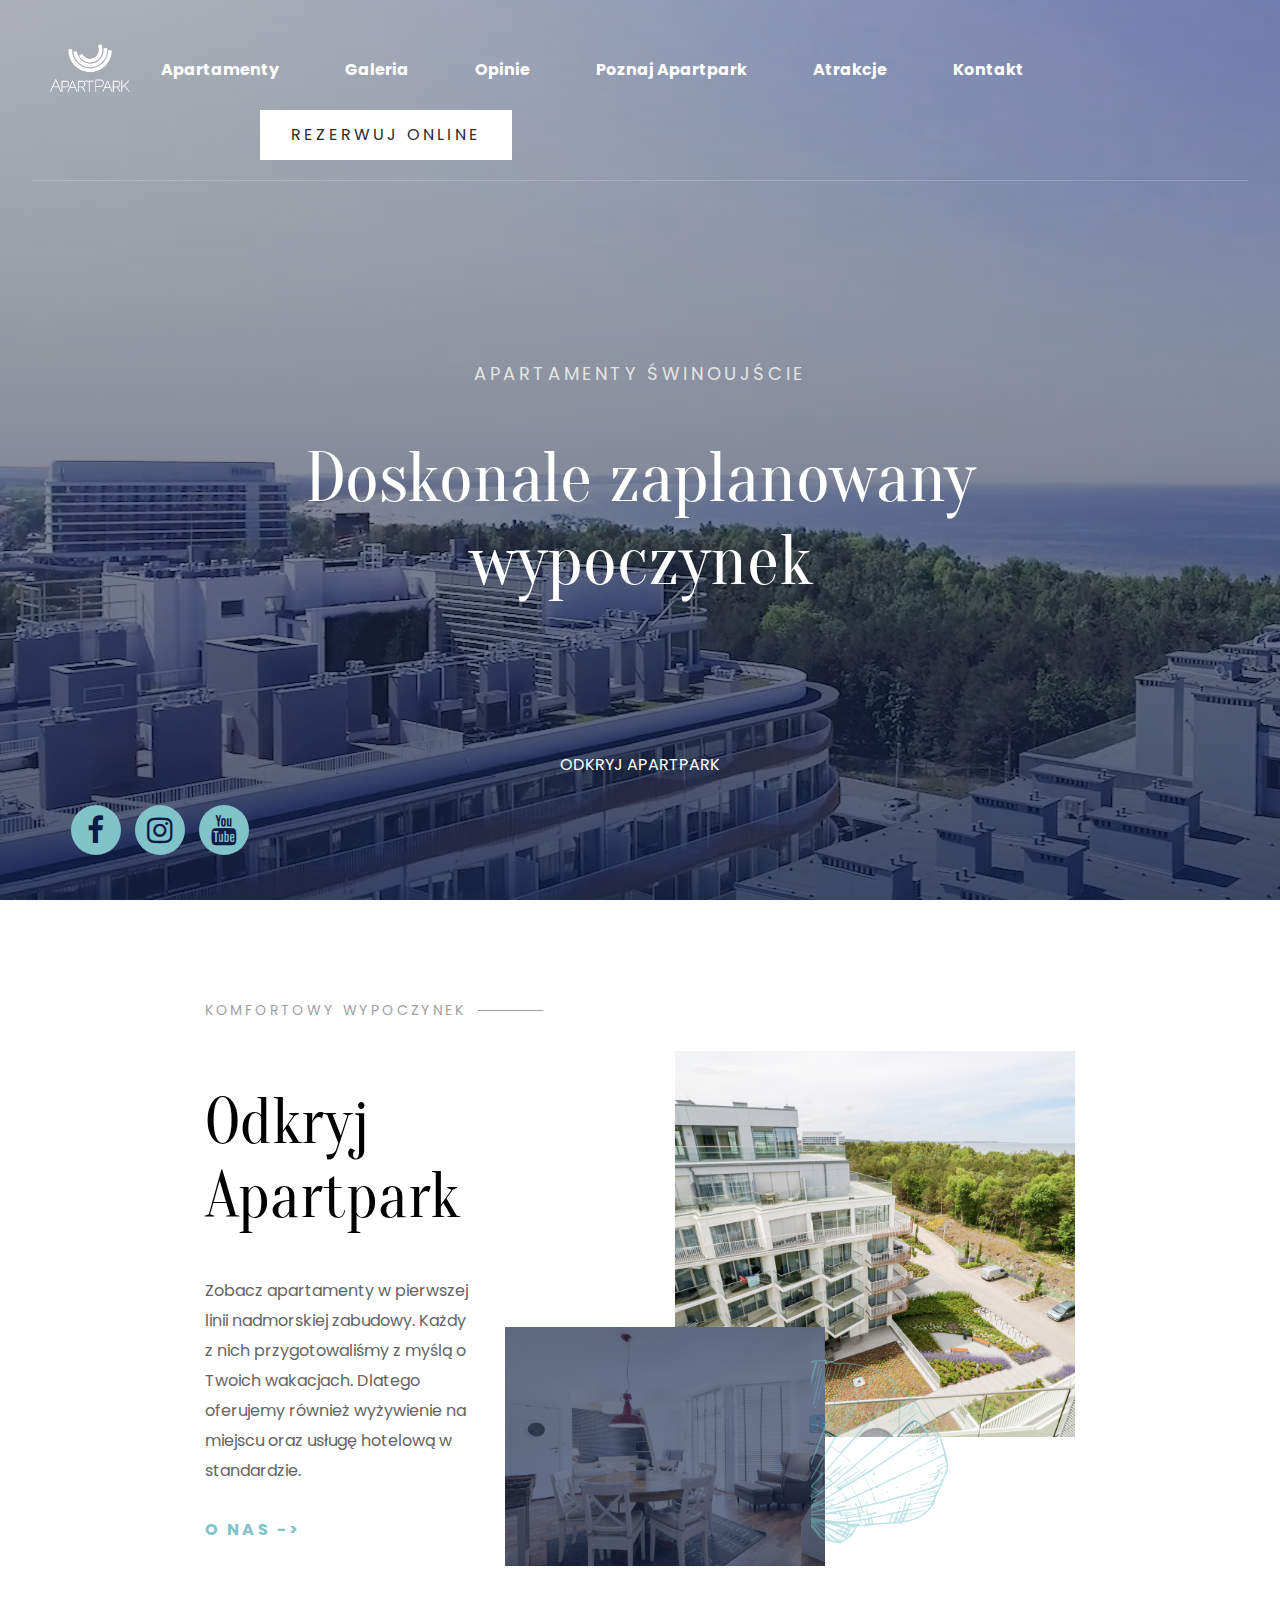
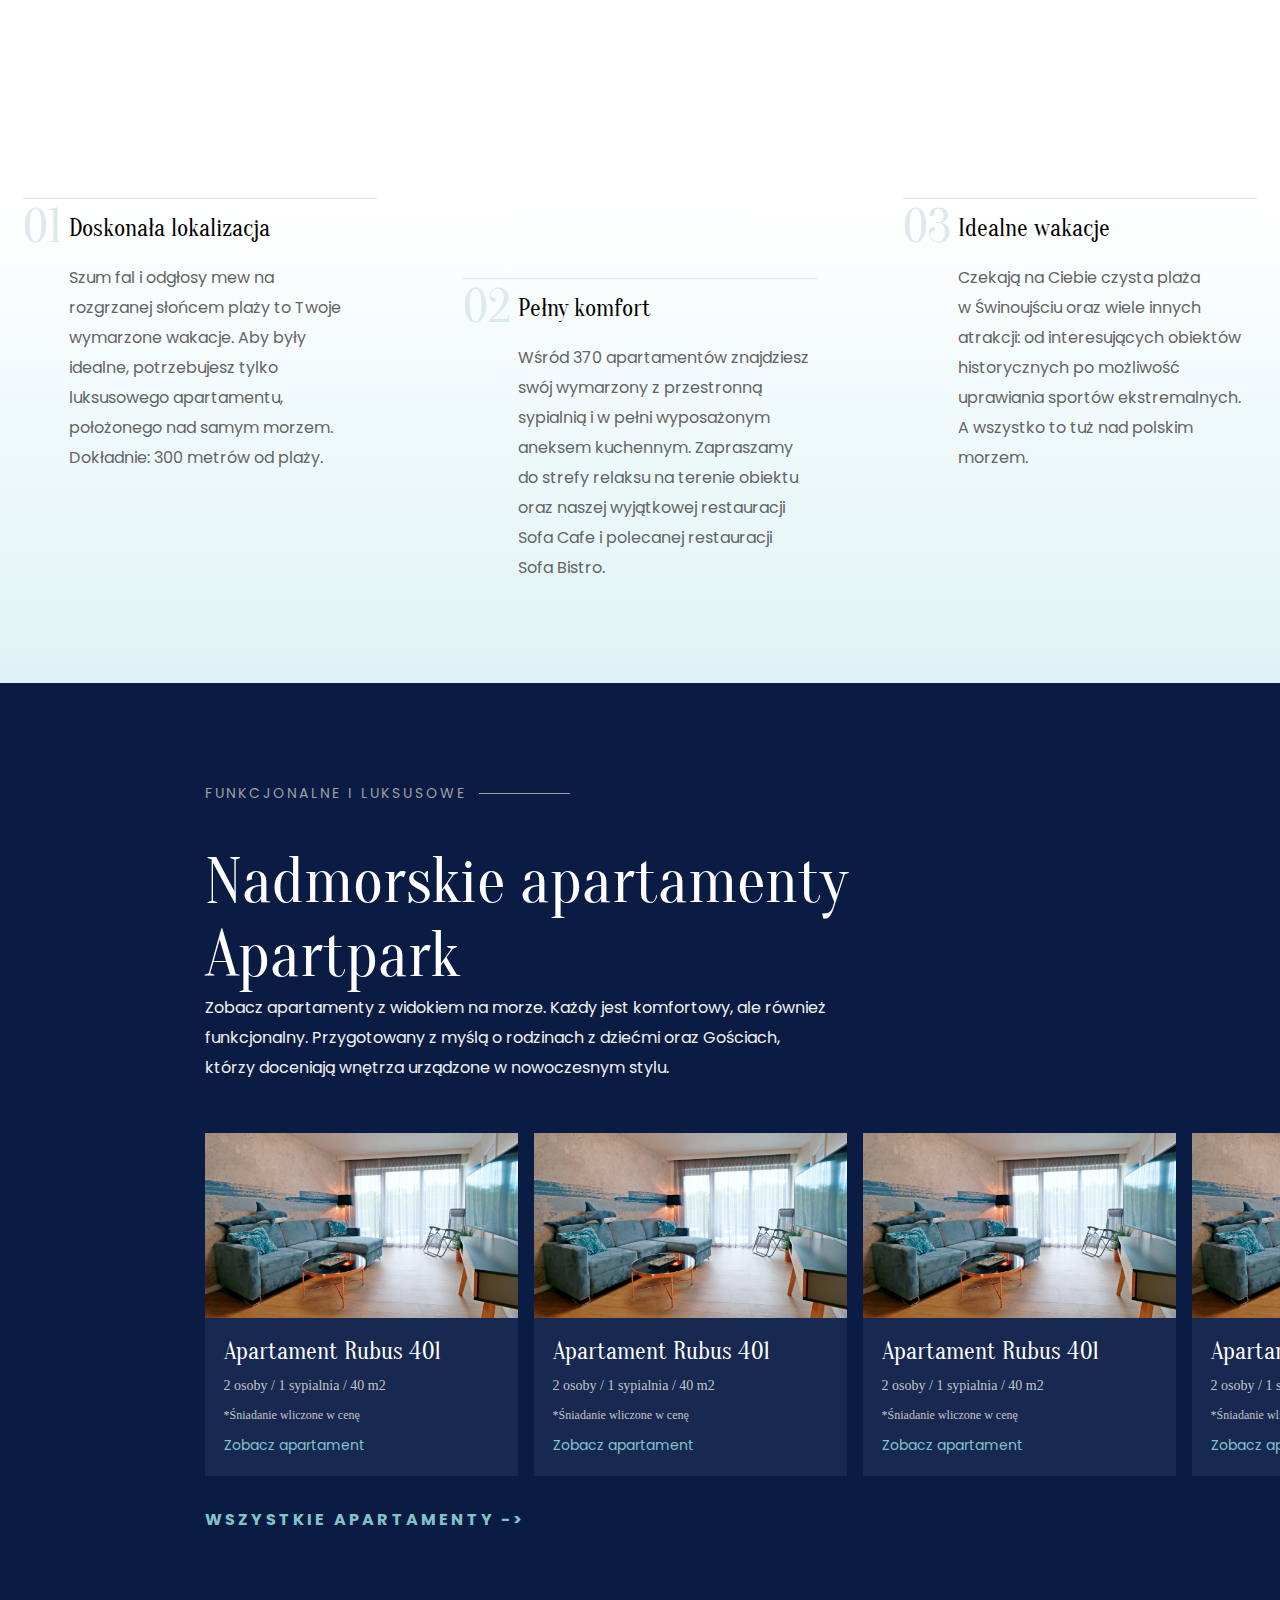
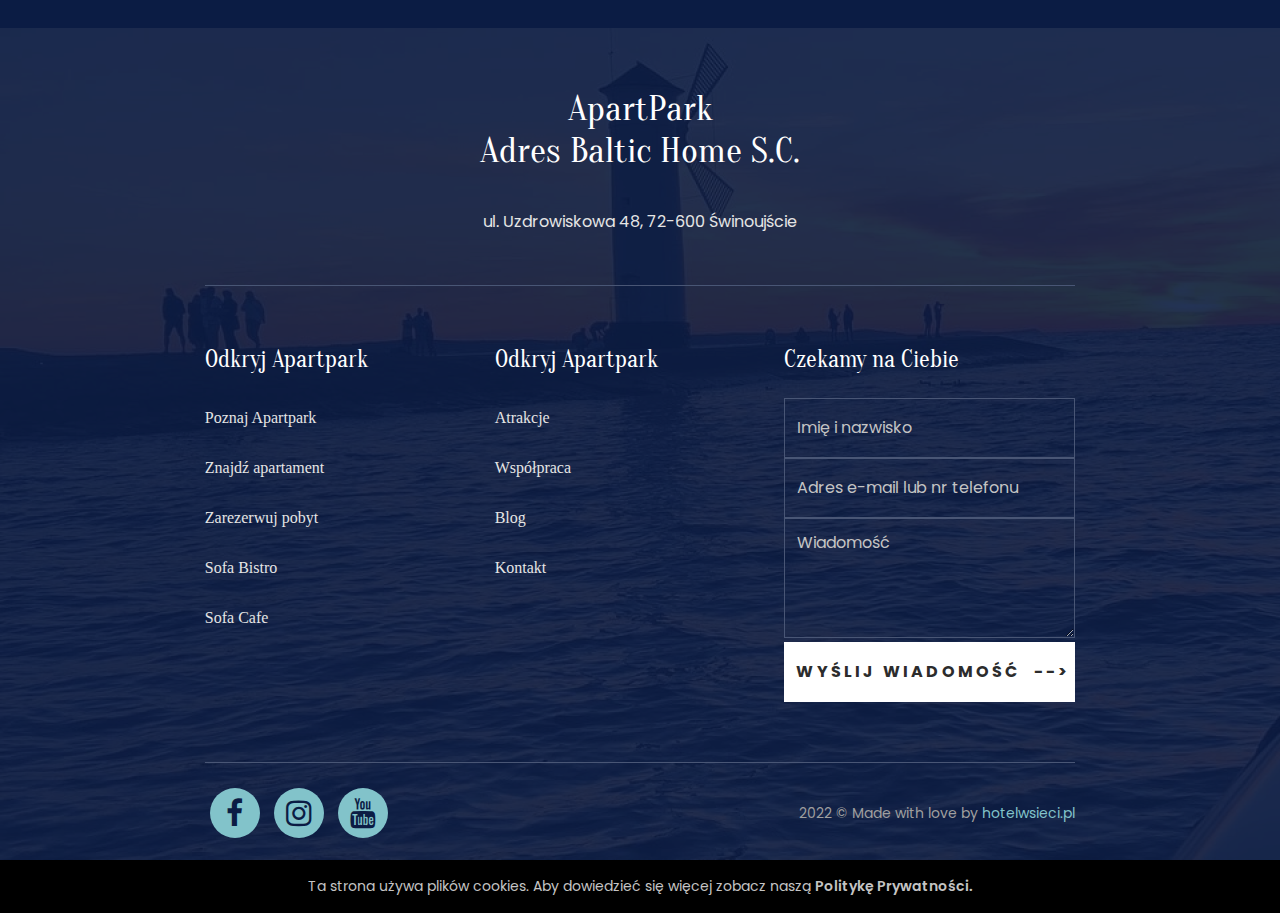
==== commit d07ac07d: "Add files via upload" ====
--- a/index.html
+++ b/index.html
@@ -8,7 +8,6 @@
     <link rel="stylesheet" type="text/css" href="style.css">
     <link href='https://fonts.googleapis.com/css?family=Poppins' rel='stylesheet'>
     <link href='https://fonts.googleapis.com/css?family=Oranienbaum' rel='stylesheet'>
-    <script src="script.js"></script>
     <title>Home</title>
 </head>
 <body>
@@ -29,7 +28,7 @@
                     </ul>
                 <!---------------- BUTTONS MENUS ----------------->
                 <div class="buttonsMenu">
-                    <button class="navMenuButton1">15.02 -> 17.02</button>
+                    <!-- <button class="navMenuButton1">15.02 -> 17.02</button> -->
                     <button class="navMenuButton2">Rezerwuj online</button>
                 </div>
             </nav>
@@ -170,13 +169,8 @@
                                 </div>
                             </div>
                         </div>
-                    </div>
-                    <button class="handle left-handle">
-                        <div class="text">&#8249;</div>
-                      </button>
-                    <button class="handle right-handle">
-                      <div class="text">&#8250;</div>
-                    </button>
+                         
+                    </div>
                   </div>
                   <div class="header">
                     <div class="progress-bar"></div>
--- a/style.css
+++ b/style.css
@@ -72,30 +72,30 @@
     color: white;
     text-align: center;
     font-family: 'Oranienbaum';
-font-style: normal;
-font-weight: 400;
-font-size: 18px;
-line-height: 21px;
-text-align: center;
+    font-style: normal;
+    font-weight: 400;
+    font-size: 18px;
+    line-height: 21px;
+    text-align: center;
     border: 1px solid rgba(255, 255, 255, 0.2);
     padding: 12px 15px;
-    
+    cursor: pointer;
   }
   .navMenuButton2{
     background-color: #fff; 
     text-align: center;
     font-family: 'Poppins';
-font-style: normal;
-font-weight: 400;
-font-size: 16px;
-line-height: 24px;
-letter-spacing: 0.2em;
-text-transform: uppercase;
-
-color: #2C2C2C;
+    font-style: normal;
+    font-weight: 400;
+    font-size: 16px;
+    line-height: 24px;
+    letter-spacing: 0.2em;
+    text-transform: uppercase;
+    color: #2C2C2C;
     border: 1px solid rgba(255, 255, 255, 0.2);
     padding: 12px 30px;
     margin-left: 8px;
+    cursor: pointer;
   }
   .buttonsMenu{
     justify-content: flex-end;
@@ -267,7 +267,6 @@
   position: absolute;
   top: 467px;
   right: 333px;
-  z-index: 1;
 }
 .imgSection-1-3 img{
   width: auto;
@@ -399,78 +398,30 @@
   margin-top: 50px;
 }
 /*------------------CAROUSEL----------------------*/
-*, *::after, *::before {
-  box-sizing: border-box;
-}
+
 
 :root {
-  --handle-size: 2rem;
   --img-gap: 1.25rem;
 }
 .container {
   display: flex;
-  justify-content: center;
-  overflow: hidden;
-  margin-left: -20px;
+  
+  justify-content: start;
 }
 
 .slider {
-  --items-per-screen: 2;
-  --slider-index: 0;
-  display: flex;
-  flex-grow: 1;
+  /* --items-per-screen: 2;
+  --slider-index: 0; */
+  display: flex;
+  
   margin: 0;
-  transform: translateX(calc(var(--slider-index) * -100%));
-  transition: transform 250ms ease-in-out;
-}
-
-.slider > .slideDiv {
-  flex: 0 0 calc(100% / var(--items-per-screen));
-  max-width: 70%;
-  padding: var(--img-gap);
-}
-
-.handle {
-  border: none;
-  flex-grow: 0;
-  flex-shrink: 0;
-  background-color: transparent;
-  z-index: 10;
-  margin: var(--img-gap) 0;
-  width: var(--handle-size);
-  cursor: pointer;
-  font-size: 5rem;
-  display: flex;
-  align-items: center;
-  justify-content: center;
-  color: white;
-  line-height: 0;
-  transition: background-color 150ms ease-in-out;
-}
-
-.left-handle {
-  border-top-left-radius: 0;
-  border-bottom-left-radius: 0;
-}
-
-.right-handle {
-  border-top-right-radius: 0;
-  border-bottom-right-radius: 0;
-}
-
-.handle:hover,
-.handle:focus {
-  background-color: transparent;
-}
-
-.text {
-  transition: transform 150ms ease-in-out;
-}
-
-.handle:hover .text,
-.handle:focus .text {
-  transform: scale(1.2);
-}
+}
+
+.slideDiv {
+  max-width: 100%;
+  margin-right: 1rem;
+}
+
 
 .header {
   display: flex;
@@ -557,17 +508,7 @@
   max-width: 100%;
 }
 
-@media (max-width: 1000px) {
-  .slider {
-    --items-per-screen: 2;
-  }
-}
-
-@media (max-width: 600px) {
-  .slider {
-    --items-per-screen: 1;
-  }
-}
+
 
 /*------------------FOOTHER-----------------------*/
 
@@ -1166,9 +1107,6 @@
     height: 0px;
     
 }
-.footherBottomDiv p{
-  
-}
 .spaceFoother{
   margin-left: 6%;
   margin-right: 6%;
@@ -1275,7 +1213,9 @@
   display: none;
 }
 .slideDiv{
-  width: 80px;
+  height: auto;
+  box-sizing:content-box;
+  margin-bottom: 2rem;
 }
 .slideBottom h2{
   font-family: 'Oranienbaum';
@@ -1306,6 +1246,13 @@
   font-weight: 400;
   font-size: 12px;
   line-height: 21px;
+}
+.container{
+  margin-left: 0px;
+  justify-content: center;
+}
+.slider {
+  display:block;
 }
 /*--------------MOBILE-STATYCZNA-1-------------*/
 .header-static-background{
